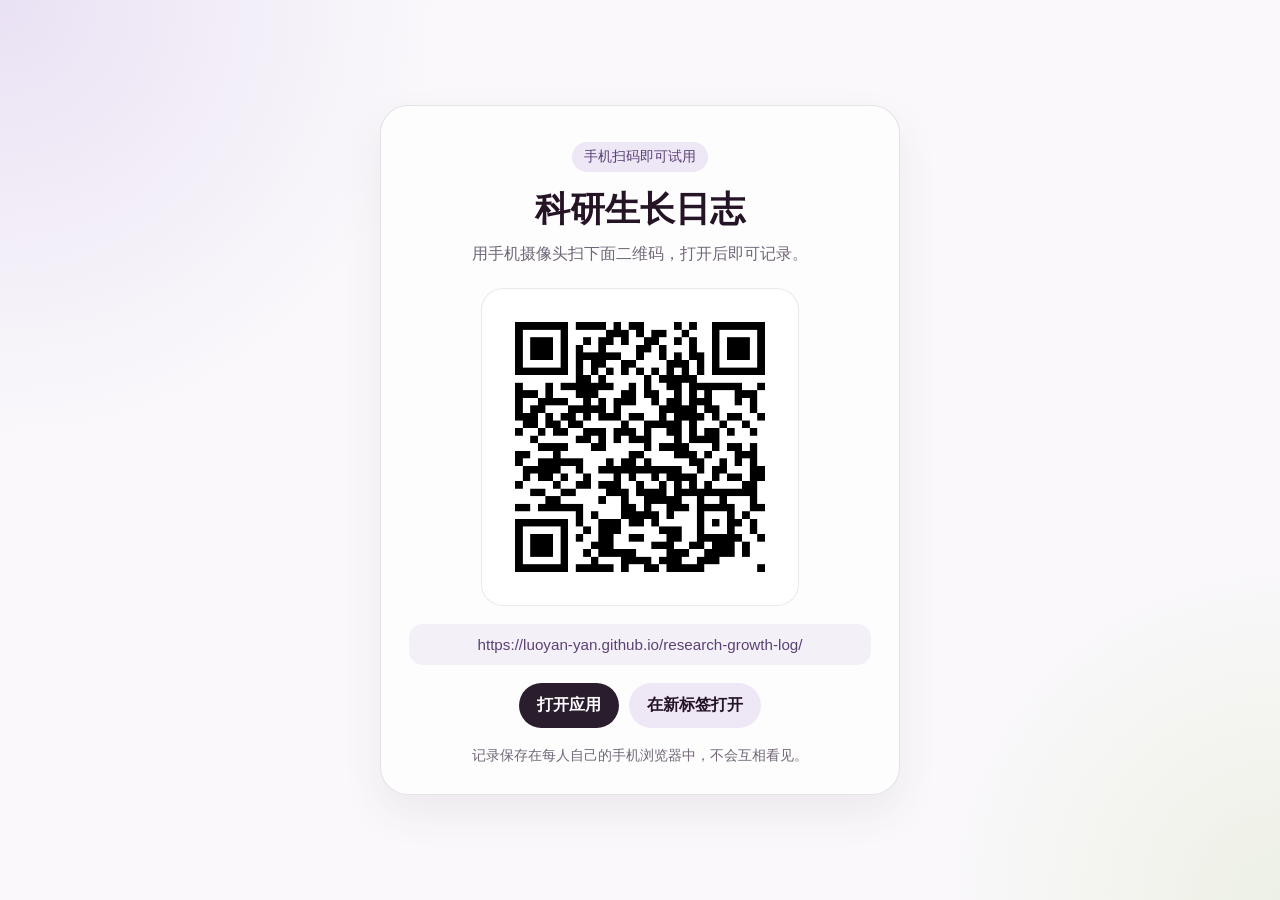
==== share.html @ 8f2cf5c2 "Add QR code and share page for mobile classroom access. Co-authored-by: Cursor <cursoragent@cursor.c" ====
<!DOCTYPE html>
<html lang="zh-CN">
  <head>
    <meta charset="UTF-8" />
    <meta name="viewport" content="width=device-width, initial-scale=1.0" />
    <title>扫码试用 · 科研生长日志</title>
    <link rel="icon" href="data:," />
    <style>
      :root {
        --ink: #241426;
        --muted: #706777;
        --paper: #faf8fb;
        --plum: #5b4275;
      }

      * {
        box-sizing: border-box;
      }

      body {
        margin: 0;
        min-height: 100vh;
        display: grid;
        place-items: center;
        padding: 24px;
        font-family: "Segoe UI", "PingFang SC", "Microsoft YaHei", sans-serif;
        color: var(--ink);
        background:
          radial-gradient(circle at top left, rgba(207, 189, 233, 0.38), transparent 28%),
          radial-gradient(circle at bottom right, rgba(219, 230, 198, 0.42), transparent 22%),
          var(--paper);
      }

      .card {
        width: min(520px, 100%);
        padding: 36px 28px 28px;
        border-radius: 28px;
        background: rgba(255, 255, 255, 0.72);
        border: 1px solid rgba(55, 35, 65, 0.12);
        box-shadow: 0 18px 40px rgba(87, 67, 93, 0.08);
        text-align: center;
      }

      .pill {
        display: inline-block;
        margin-bottom: 14px;
        padding: 6px 12px;
        border-radius: 999px;
        background: rgba(203, 188, 229, 0.35);
        color: var(--plum);
        font-size: 0.85rem;
      }

      h1 {
        margin: 0 0 8px;
        font-size: clamp(1.6rem, 4vw, 2.2rem);
      }

      .hint {
        margin: 0 0 22px;
        color: var(--muted);
        line-height: 1.6;
      }

      .qr-wrap {
        display: grid;
        place-items: center;
        margin: 0 auto 18px;
        padding: 18px;
        width: fit-content;
        border-radius: 22px;
        background: #fff;
        border: 1px solid rgba(55, 35, 65, 0.1);
      }

      .qr-wrap img {
        width: min(280px, 70vw);
        height: auto;
        display: block;
      }

      .url {
        word-break: break-all;
        margin: 0 0 18px;
        padding: 12px 14px;
        border-radius: 14px;
        background: rgba(243, 239, 248, 0.9);
        color: var(--plum);
        font-size: 0.95rem;
      }

      .actions {
        display: flex;
        flex-wrap: wrap;
        gap: 10px;
        justify-content: center;
      }

      a.btn {
        text-decoration: none;
        color: #fff;
        background: #2a1d2d;
        padding: 12px 18px;
        border-radius: 999px;
        font-weight: 600;
      }

      a.btn.secondary {
        color: var(--ink);
        background: rgba(203, 188, 229, 0.35);
      }

      .note {
        margin: 18px 0 0;
        color: var(--muted);
        font-size: 0.85rem;
        line-height: 1.5;
      }
    </style>
  </head>
  <body>
    <main class="card">
      <div class="pill">手机扫码即可试用</div>
      <h1>科研生长日志</h1>
      <p class="hint">用手机摄像头扫下面二维码，打开后即可记录。</p>

      <div class="qr-wrap">
        <img
          src="./qr.png"
          width="280"
          height="280"
          alt="科研生长日志公开试用二维码"
        />
      </div>

      <p class="url" id="share-url">https://luoyan-yan.github.io/research-growth-log/</p>

      <div class="actions">
        <a class="btn" href="./index.html">打开应用</a>
        <a class="btn secondary" href="https://luoyan-yan.github.io/research-growth-log/" target="_blank" rel="noopener">在新标签打开</a>
      </div>

      <p class="note">记录保存在每人自己的手机浏览器中，不会互相看见。</p>
    </main>
  </body>
</html>
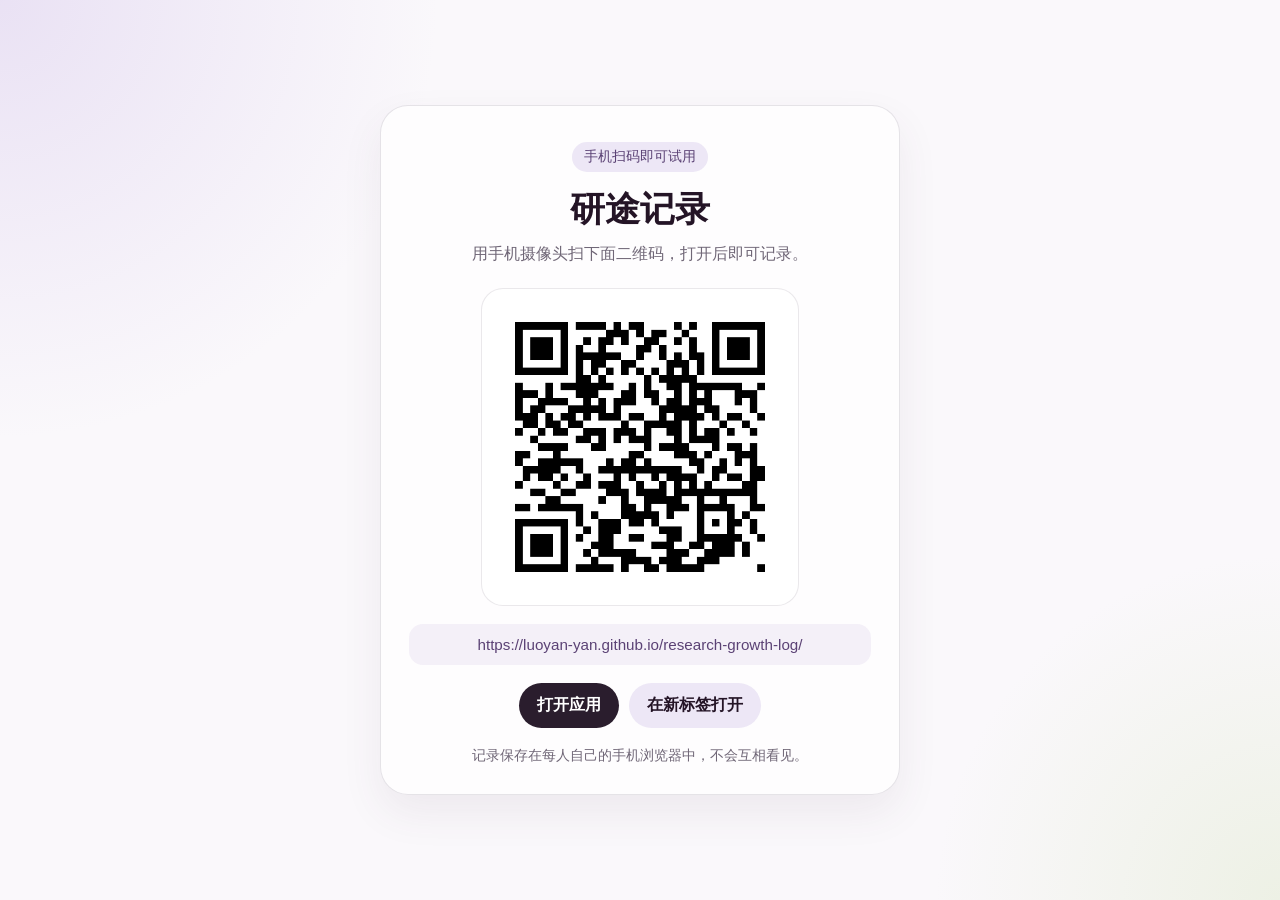
==== commit 1fd408a3: "Rename app to 研途记录 and drop classroom QR tip. Co-authored-by: Cursor <cursoragent@cursor.com>" ====
--- a/share.html
+++ b/share.html
@@ -3,7 +3,7 @@
   <head>
     <meta charset="UTF-8" />
     <meta name="viewport" content="width=device-width, initial-scale=1.0" />
-    <title>扫码试用 · 科研生长日志</title>
+    <title>扫码试用 · 研途记录</title>
     <link rel="icon" href="data:," />
     <style>
       :root {
@@ -121,7 +121,7 @@
   <body>
     <main class="card">
       <div class="pill">手机扫码即可试用</div>
-      <h1>科研生长日志</h1>
+      <h1>研途记录</h1>
       <p class="hint">用手机摄像头扫下面二维码，打开后即可记录。</p>
 
       <div class="qr-wrap">
@@ -129,7 +129,7 @@
           src="./qr.png"
           width="280"
           height="280"
-          alt="科研生长日志公开试用二维码"
+          alt="研途记录公开试用二维码"
         />
       </div>
 
